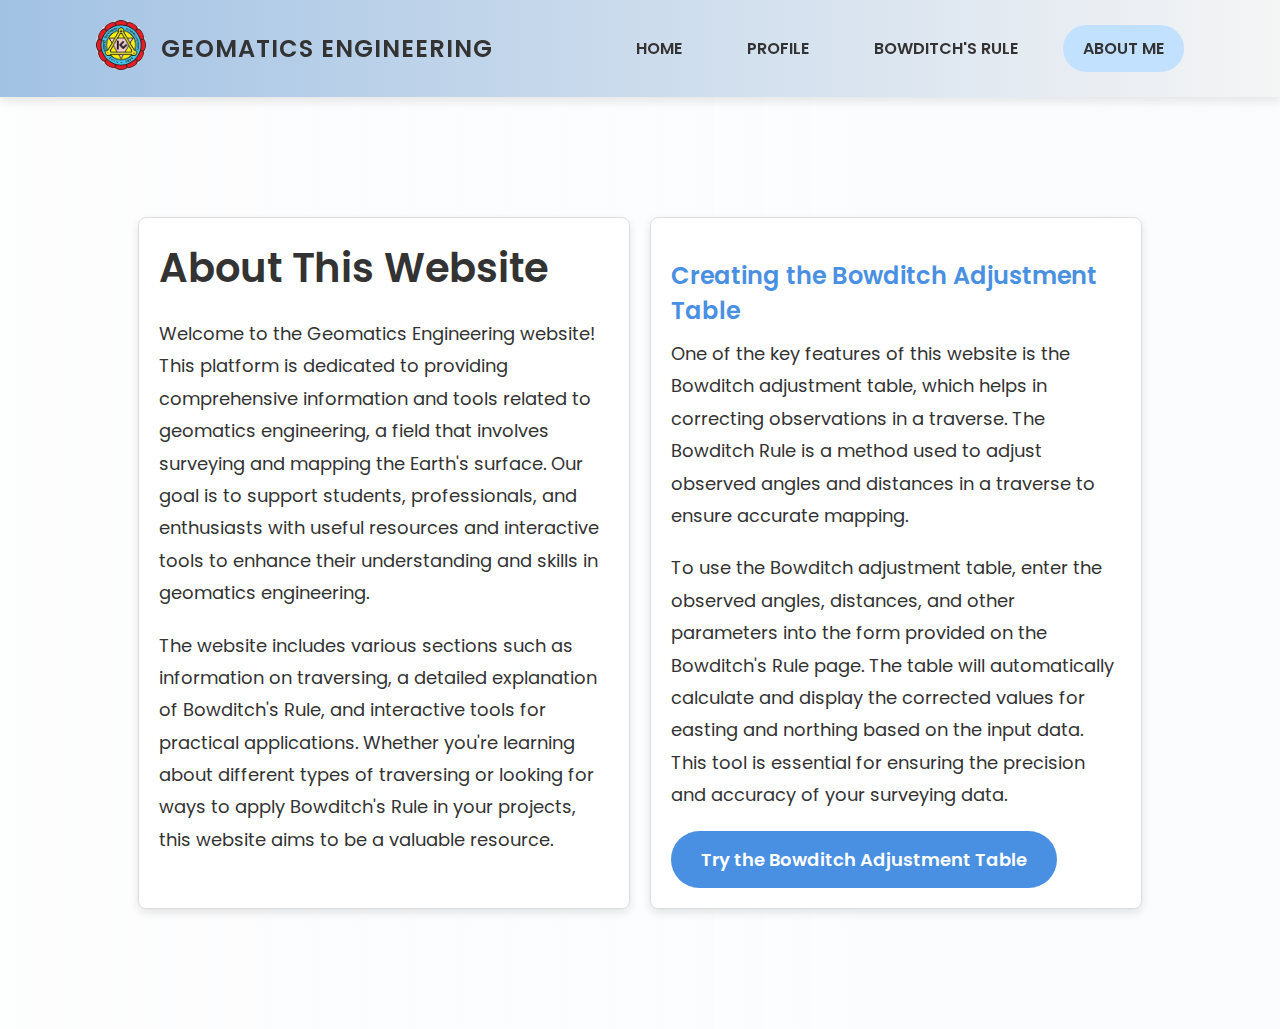
==== about.html @ ddda205d "Add files via upload" ====
<!DOCTYPE html>
<html lang="en">
<head>
    <meta charset="UTF-8">
    <meta name="viewport" content="width=device-width, initial-scale=1.0">
    <title>About Me</title>
    <link rel="stylesheet" href="style.css">
    <link href="https://fonts.googleapis.com/css2?family=Poppins:wght@400;600&display=swap" rel="stylesheet">
</head>
<body>

    <!-- Navbar Start -->
    <header class="navbar">
        <div class="container">
            <!-- Logo and logo text wrapped in anchor tags for home redirection -->
            <div class="logo-section">
                <a href="index.html">
                    <img src="image/logo.jpeg" alt="Logo" id="logo">
                </a>
                <a href="index.html" class="logo-text">Geomatics Engineering</a>
            </div>
            <nav class="topnav">
                <ul>
                    <li><a href="index.html">Home</a></li>
                    <li><a href="profile.html">Profile</a></li>
                    <li><a href="bowditch.html">Bowditch's Rule</a></li>
                    <li><a class="active" href="about.html">About Me</a></li>
                </ul>
            </nav>
        </div>
    </header>
    <!-- Navbar End -->

    <!-- About Section -->
    <section class="intro">
        <div class="intro-content">
            <div class="intro-left">
                <h1>About This Website</h1>
                <p>
                    Welcome to the Geomatics Engineering website! This platform is dedicated to providing comprehensive information and tools related to geomatics engineering, a field that involves surveying and mapping the Earth's surface. Our goal is to support students, professionals, and enthusiasts with useful resources and interactive tools to enhance their understanding and skills in geomatics engineering.
                </p>
                <p>
                    The website includes various sections such as information on traversing, a detailed explanation of Bowditch's Rule, and interactive tools for practical applications. Whether you're learning about different types of traversing or looking for ways to apply Bowditch's Rule in your projects, this website aims to be a valuable resource.
                </p>
            </div>
            <div class="intro-right">
                <h2>Creating the Bowditch Adjustment Table</h2>
                <p>
                    One of the key features of this website is the Bowditch adjustment table, which helps in correcting observations in a traverse. The Bowditch Rule is a method used to adjust observed angles and distances in a traverse to ensure accurate mapping. 
                </p>
                <p>
                    To use the Bowditch adjustment table, enter the observed angles, distances, and other parameters into the form provided on the Bowditch's Rule page. The table will automatically calculate and display the corrected values for easting and northing based on the input data. This tool is essential for ensuring the precision and accuracy of your surveying data.
                </p>
                <a href="bowditch.html" class="cta-button">Try the Bowditch Adjustment Table</a>
            </div>
        </div>
    </section>

</body>
</html>
---- style.css ----
/* General Styles */
body {
    font-family: 'Poppins', sans-serif;
    margin: 0;
    padding: 0;
    background-color: #eaf0f6;
    color: #333;
}

.container {
    width: 85%;
    margin: 0 auto;
    display: flex;
    justify-content: space-between;
    align-items: center;
}

a {
    text-decoration: none;
    color: inherit;
}

h1, h2, p {
    margin: 0;
    padding: 0;
}

/* Navbar */
.navbar {
    background: linear-gradient(to right, #a2c2e4, #f5f5f5);
    padding: 20px 0;
    position: sticky;
    top: 0;
    z-index: 1000;
    box-shadow: 0 4px 10px rgba(0, 0, 0, 0.1);
}

.navbar .container {
    display: flex;
    justify-content: space-between;
    align-items: center;
}

/* Logo Section */
.logo-section {
    display: flex;
    align-items: center;
}

#logo {
    width: 50px;
    height: 50px;
    border-radius: 50%;
    margin-right: 15px;
    transition: transform 0.3s ease;
}

#logo:hover {
    transform: scale(1.1);
}

.logo-text {
    color: #333;
    font-size: 24px;
    font-weight: 600;
    text-transform: uppercase;
    letter-spacing: 1px;
}

/* Navbar Links */
.navbar .topnav ul {
    list-style-type: none;
    margin: 0;
    padding: 0;
    display: flex;
}

.navbar .topnav ul li {
    margin-left: 25px;
}

.navbar .topnav ul li a {
    color: #333;
    font-weight: 600;
    text-transform: uppercase;
    padding: 12px 20px;
    border-radius: 25px;
    transition: background-color 0.3s ease, transform 0.3s ease;
}

.navbar .topnav ul li a:hover {
    background-color: rgba(0, 0, 0, 0.1);
    transform: translateY(-3px);
}

.navbar .topnav ul li a.active {
    background-color: #c2e0ff;
    color: #333;
    border-radius: 25px;
}

/* Responsive Navbar */
@media (max-width: 768px) {
    .navbar .topnav ul {
        flex-direction: column;
        align-items: center;
    }

    .navbar .topnav ul li {
        margin-left: 0;
    }

    .navbar .container {
        flex-direction: column;
    }

    .logo-section {
        margin-bottom: 15px;
    }
}

/* Intro Section */
.intro {
    background-image: linear-gradient(to right, rgba(255, 255, 255, 0.9), rgba(255, 255, 255, 0.8)), url('traverse-background.jpg');
    background-size: cover;
    background-position: center;
    padding: 120px 0;
    color: #333;
}

.intro-content {
    display: flex;
    justify-content: space-between;
    flex-wrap: wrap;
    max-width: 80%;
    margin: 0 auto;
}

.intro-left, .intro-right {
    flex: 1;
    margin: 0 10px;
    max-width: 48%;
    box-sizing: border-box;
    background-color: rgba(255, 255, 255, 0.9);
    padding: 20px;
    border: 1px solid #ddd;
    border-radius: 8px;
    box-shadow: 0 4px 10px rgba(0, 0, 0, 0.1);
    word-wrap: break-word;
    overflow-wrap: break-word;
    word-break: break-word;
}

.intro h1 {
    font-size: 40px;
    font-weight: 600;
    margin-bottom: 20px;
}

.intro h2 {
    font-size: 24px;
    font-weight: 600;
    margin: 20px 0 10px;
    color: #4a90e2;
}

.intro p {
    font-size: 18px;
    line-height: 1.8;
    margin-bottom: 20px;
}

.intro ul {
    list-style-type: disc;
    padding-left: 20px;
    text-align: left;
    margin: 20px 0;
}

.intro ul li {
    margin-bottom: 10px;
}

.intro .cta-button {
    display: inline-block;
    padding: 15px 30px;
    background-color: #4a90e2;
    color: white;
    font-size: 18px;
    font-weight: 600;
    border-radius: 30px;
    transition: background-color 0.3s ease, transform 0.3s ease;
}

.intro .cta-button:hover {
    background-color: #357abd;
    transform: translateY(-3px);
}

/* Responsive Design */
@media (max-width: 768px) {
    .intro h1 {
        font-size: 36px;
    }

    .intro h2 {
        font-size: 24px;
    }

    .intro p {
        font-size: 18px;
    }

    .intro .cta-button {
        font-size: 16px;
        padding: 12px 25px;
    }

    .intro-content {
        flex-direction: column;
        align-items: center;
    }

    .intro-left, .intro-right {
        max-width: 100%;
        margin-bottom: 20px;
    }

    .intro-right {
        margin-bottom: 0;
    }
}

/* Profile Page Specific Styles */
.profile-content {
    display: flex;
    justify-content: space-between;
    flex-wrap: wrap;
    max-width: 80%;
    margin: 0 auto;
}

.profile-left, .profile-right {
    flex: 1;
    margin: 0 10px;
    max-width: 48%;
    box-sizing: border-box;
    background-color: rgba(255, 255, 255, 0.9);
    padding: 20px;
    border: 1px solid #ddd;
    border-radius: 8px;
    box-shadow: 0 4px 10px rgba(0, 0, 0, 0.1);
    word-wrap: break-word;
    overflow-wrap: break-word;
    word-break: break-word;
}

.profile-left {
    max-width: 48%;
}

.profile-right {
    max-width: 48%;
}

/* Picture Style */
.profile-picture {
    width: 200px;
    height: 200px;
    border-radius: 50%;
    object-fit: cover;
    border: 3px solid #ddd;
    margin-top: 20px;
    display: block;
    margin-left: auto;
    margin-right: auto;
}

/* Responsive Design */
@media (max-width: 768px) {
    .profile h1 {
        font-size: 36px;
    }

    .profile h2 {
        font-size: 24px;
    }

    .profile p {
        font-size: 18px;
    }

    .profile .cta-button {
        font-size: 16px;
        padding: 12px 25px;
    }

    .profile-content {
        flex-direction: column;
        align-items: center;
    }

    .profile-left, .profile-right {
        max-width: 100%;
        margin-bottom: 20px;
    }

    .profile-right {
        margin-bottom: 0;
    }
}
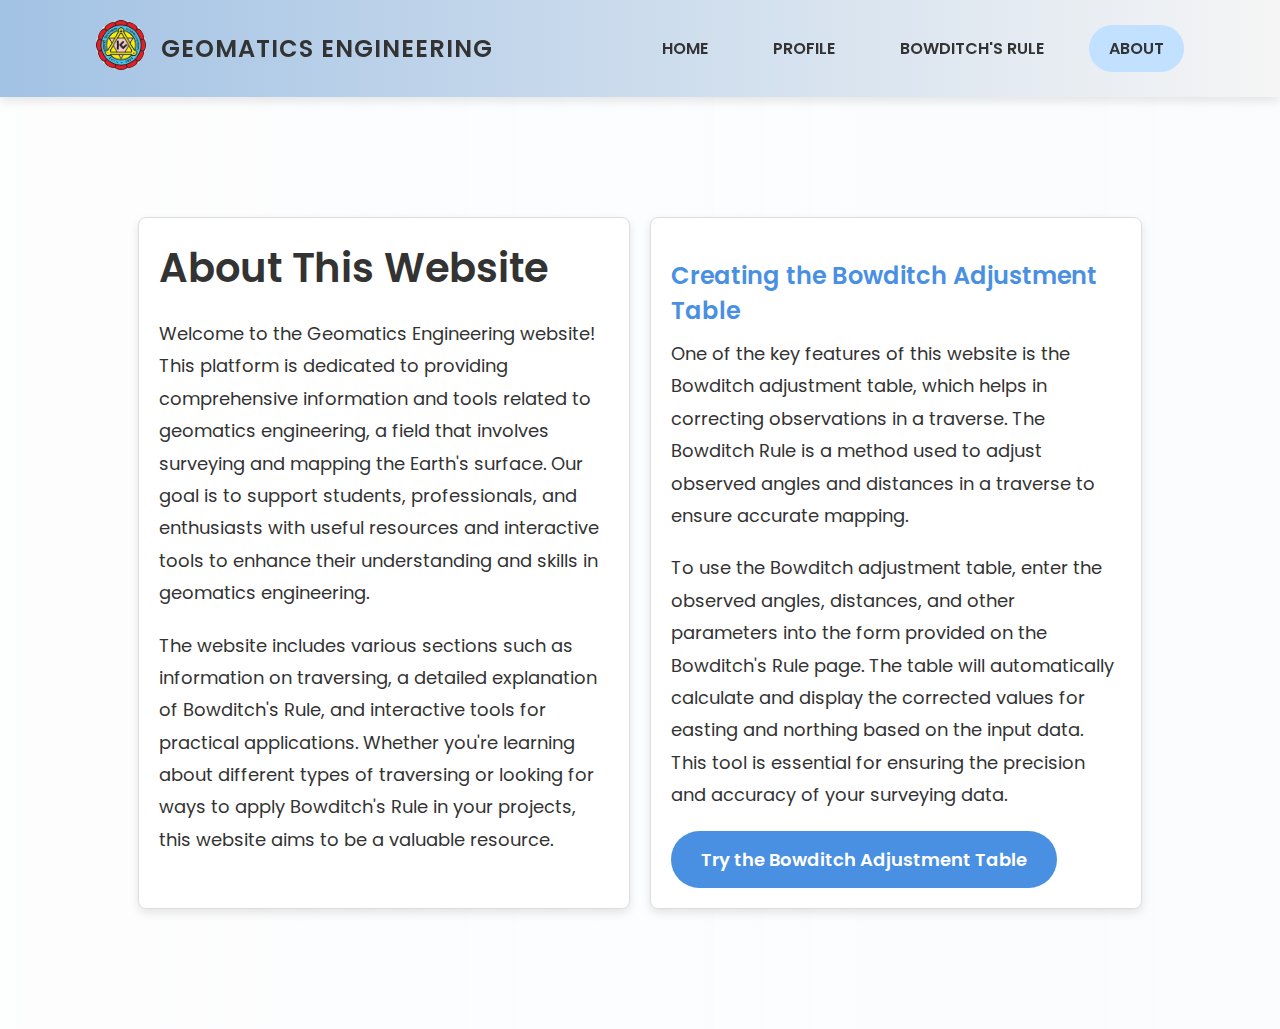
==== commit b4dc8bf5: "commit done" ====
--- a/about.html
+++ b/about.html
@@ -3,7 +3,7 @@
 <head>
     <meta charset="UTF-8">
     <meta name="viewport" content="width=device-width, initial-scale=1.0">
-    <title>About Me</title>
+    <title>About</title>
     <link rel="stylesheet" href="style.css">
     <link href="https://fonts.googleapis.com/css2?family=Poppins:wght@400;600&display=swap" rel="stylesheet">
 </head>
@@ -24,7 +24,7 @@
                     <li><a href="index.html">Home</a></li>
                     <li><a href="profile.html">Profile</a></li>
                     <li><a href="bowditch.html">Bowditch's Rule</a></li>
-                    <li><a class="active" href="about.html">About Me</a></li>
+                    <li><a class="active" href="about.html">About</a></li>
                 </ul>
             </nav>
         </div>
